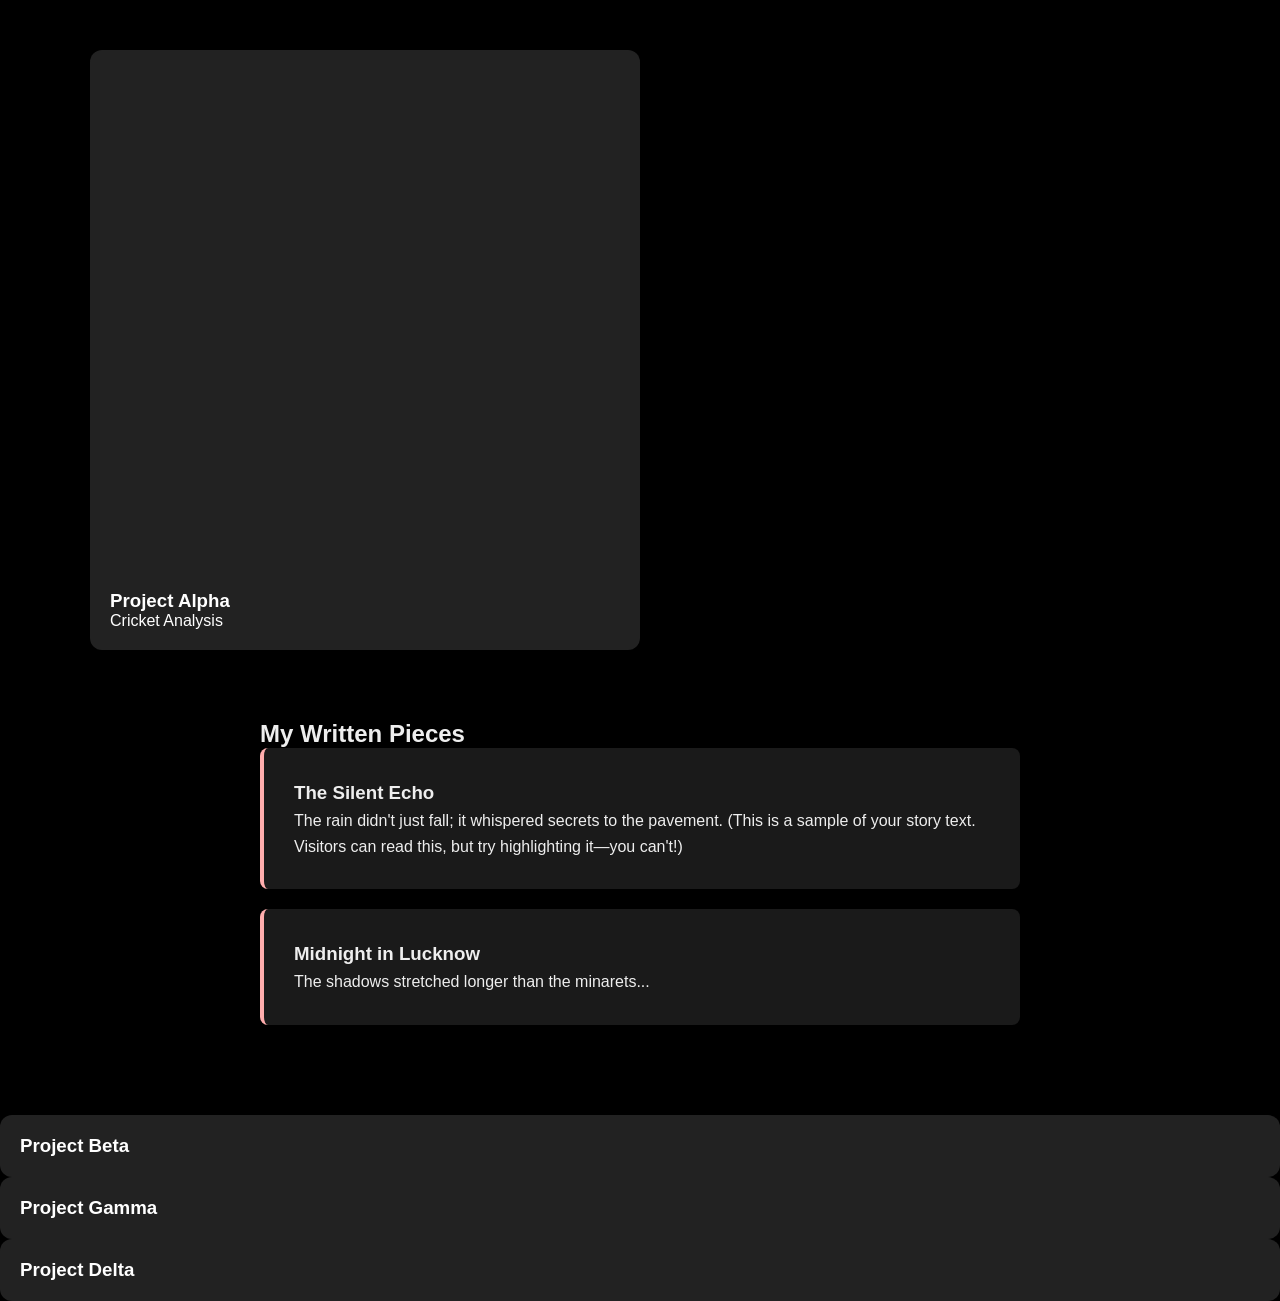
==== index.html @ c8b1238a "Commiting more workspace pages namely beta, gamma, deltA" ====
<!DOCTYPE html>
<html lang="en">
<head>
    <meta charset="UTF-8">
    <meta name="viewport" content="width=device-width, initial-scale=1.0">
    <title>Saad's Portfolio</title>
    <link rel="stylesheet" href="css/style.css">
</head>
<body>

    <div class="bento-container">
        <a href="projects/alpha.html" class="bento-item item-1">
            <video class="bg-video" autoplay muted loop playsinline>
                <source src="assets/videos/clear.mp4" type="video/mp4">
            </video>
            <div class="content">
                <h3>Project Alpha</h3>
                <p>Cricket Analysis</p>
            </div>
        </a>
        </div>

    <section class="writing-section">
        <h2>My Written Pieces</h2>
        
        <div class="story-card protected-text">
            <h3>The Silent Echo</h3>
            <p>
                The rain didn't just fall; it whispered secrets to the pavement. 
                (This is a sample of your story text. Visitors can read this, 
                but try highlighting it—you can't!)
            </p>
        </div>

        <div class="story-card protected-text">
            <h3>Midnight in Lucknow</h3>
            <p>
                The shadows stretched longer than the minarets...
            </p>
        </div>
    </section>


        <a href="projects/beta.html" class="bento-item item-2">
            <div class="content">
                <h3>Project Beta</h3>
            </div>
        </a>

        <a href="projects/gamma.html" class="bento-item item-3">
            <div class="content">
                <h3>Project Gamma</h3>
            </div>
        </a>

        <a href="projects/delta.html" class="bento-item item-4">
            <div class="content">
                <h3>Project Delta</h3>
            </div>
        </a>
    </div>

</body>
</html>
---- css/style.css ----
/* Reset default browser spacing */
* {
    margin: 0;
    padding: 0;
    box-sizing: border-box;
}

body {
    background-color: #000; /* Dark mode base */
    color: white;
    font-family: sans-serif;
}

/* The Grid Container - UPDATED */
.bento-container {
    display: grid;
    /* 1. Squeeze it: Restrict the width */
    max-width: 1100px; 
    width: 90%; /* Keeps it responsive on smaller screens */
    
    /* 2. Center it: Top/Bottom margin 50px, Left/Right auto */
    margin: 50px auto; 
    
    /* 3. Adjust Height: auto lets it grow if content grows, or stick to fixed */
    height: 600px; /* Fixed height keeps the bento look clean */
    
    grid-template-columns: 50% 20% 30%;
    grid-template-rows: 1fr 1fr;
    gap: 15px; /* Increased gap looks better when centered */
}

/* Common Item Styles */
.bento-item {
    position: relative;
    display: block; /* Makes link act like a box */
    overflow: hidden;
    text-decoration: none;
    color: white;
    background-color: #222; /* Fallback color */
    border-radius: 12px;
    transition: transform 0.3s ease; /* Smooth hover effect */
}

.bento-item:hover {
    transform: scale(0.98); /* Slight shrink on click/hover */
}

/* Grid Positioning */
.item-1 { grid-column: 1; grid-row: 1 / span 2; }
.item-2 { grid-column: 2; grid-row: 1 / span 2; }
.item-3 { grid-column: 3; grid-row: 1; }
.item-4 { grid-column: 3; grid-row: 2; }

/* Video Background Magic */
.bg-video {
    position: absolute;
    top: 0;
    left: 0;
    width: 100%;
    height: 100%;
    object-fit: cover; /* Ensures video covers the whole box */
    z-index: 1;
    opacity: 0.5; /* Dim video so text is readable */
}

/* Content Positioning */
.content {
    position: relative;
    z-index: 2; /* Sits on top of video */
    padding: 20px;
    height: 100%;
    display: flex;
    flex-direction: column;
    justify-content: flex-end; /* Pushes text to bottom */
}


/* The "Glass Case" - Prevents Text Selection */
.protected-text {
    -webkit-user-select: none; /* Safari */
    -moz-user-select: none; /* Firefox */
    -ms-user-select: none; /* IE10+/Edge */
    user-select: none; /* Standard */
    cursor: default; /* Keeps the mouse pointer from changing to a text bar */
}
/* Writer's Portfolio Styling */
.writing-section {
    max-width: 800px; /* Reading width should be narrower for comfort */
    margin: 50px auto; /* Center it below the bento */
    padding: 20px;
    color: #eee;
}

.story-card {
    background-color: #1a1a1a;
    padding: 30px;
    margin-bottom: 20px;
    border-radius: 8px;
    line-height: 1.6; /* Makes reading easier */
    border-left: 4px solid #ffadad; /* Adds a nice accent color */
}
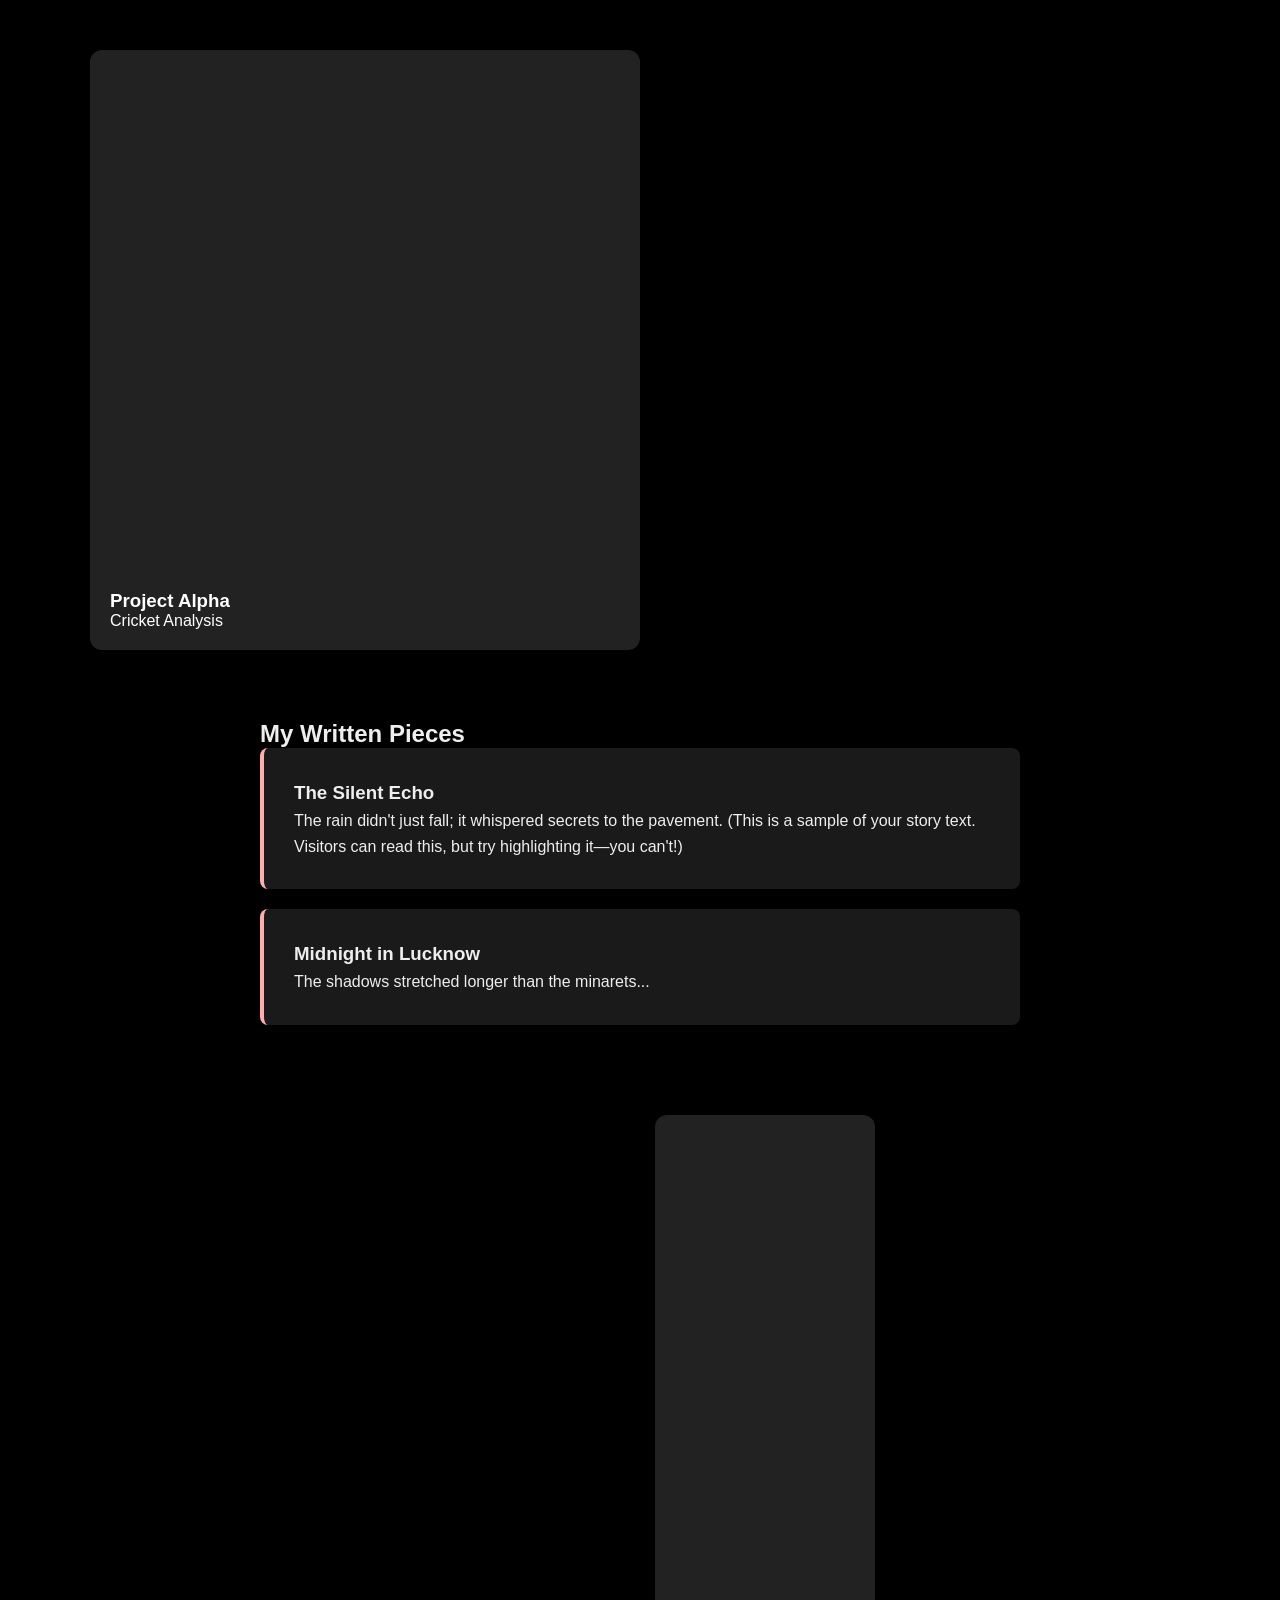
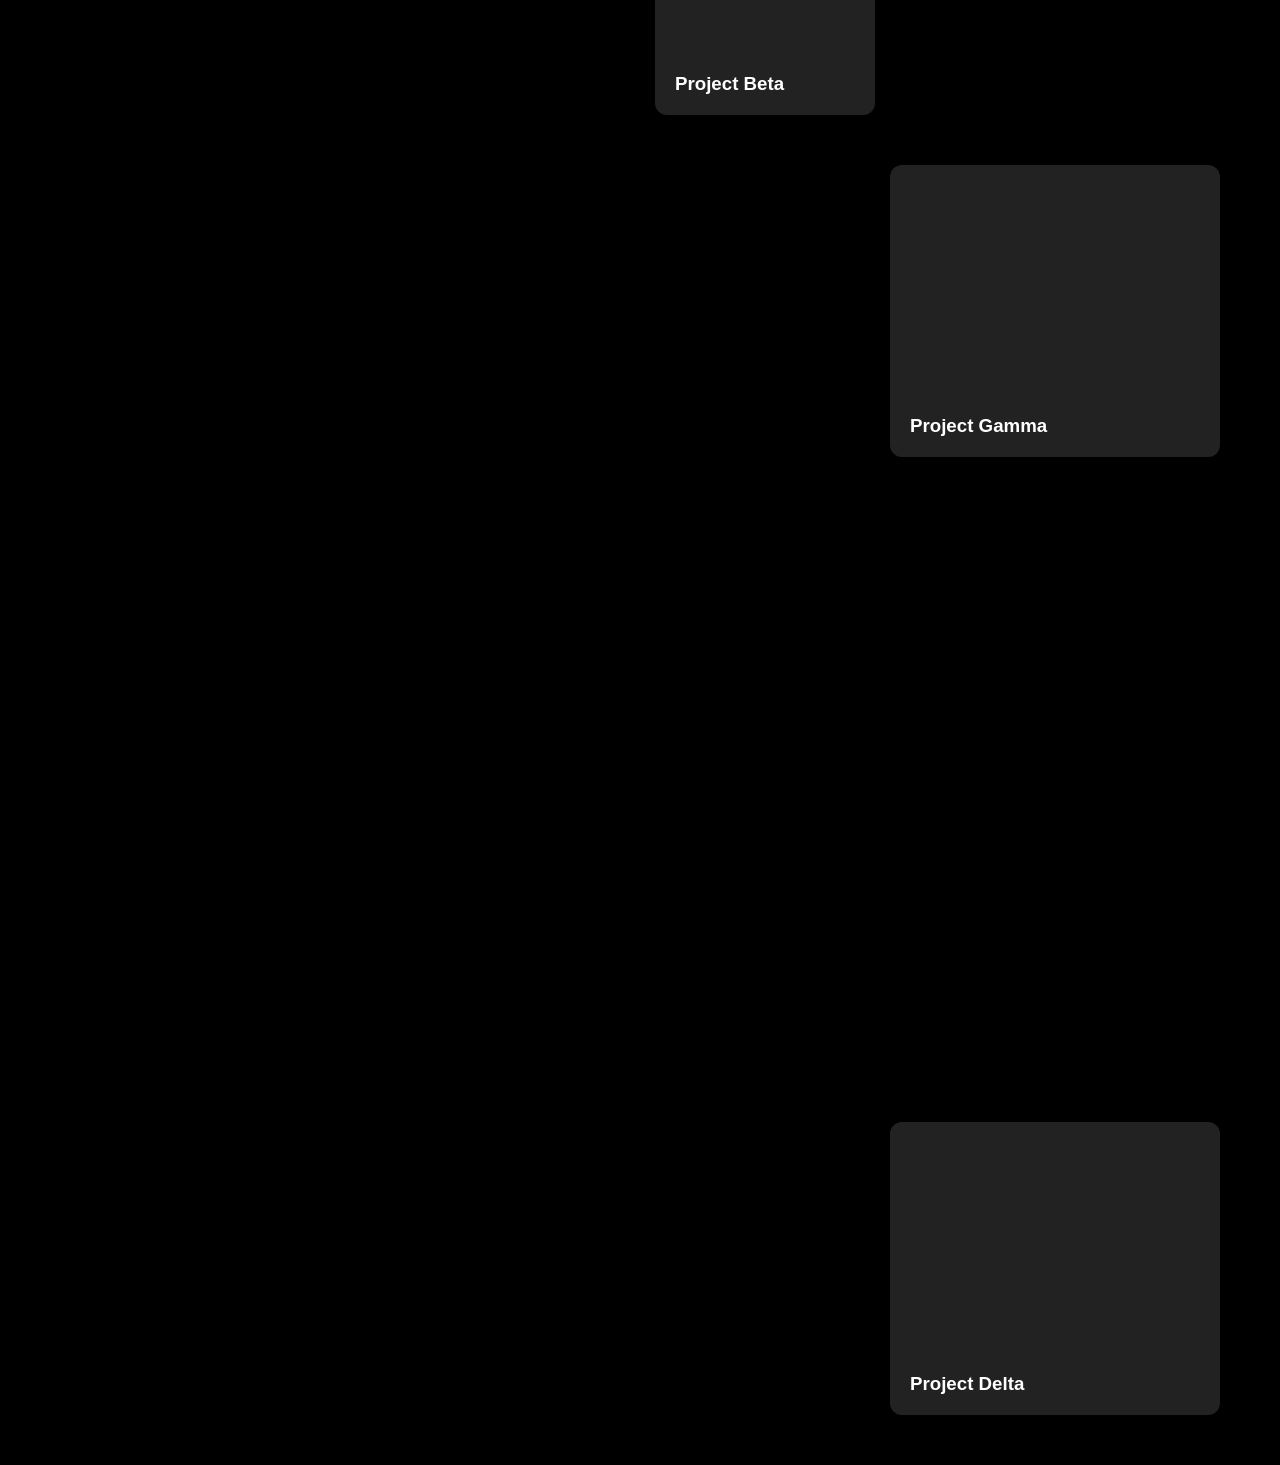
==== commit b6d39aa2: "Iterating confirmaton for nominal errors" ====
--- a/index.html
+++ b/index.html
@@ -40,25 +40,28 @@
         </div>
     </section>
 
-
+    <div class="bento-container">
         <a href="projects/beta.html" class="bento-item item-2">
             <div class="content">
                 <h3>Project Beta</h3>
             </div>
         </a>
-
+    </div>
+<div class="bento-container">
         <a href="projects/gamma.html" class="bento-item item-3">
             <div class="content">
                 <h3>Project Gamma</h3>
             </div>
         </a>
-
+    </div>
+    <div class="bento-container">
         <a href="projects/delta.html" class="bento-item item-4">
             <div class="content">
                 <h3>Project Delta</h3>
             </div>
         </a>
     </div>
+    </div>
 
 </body>
 </html>
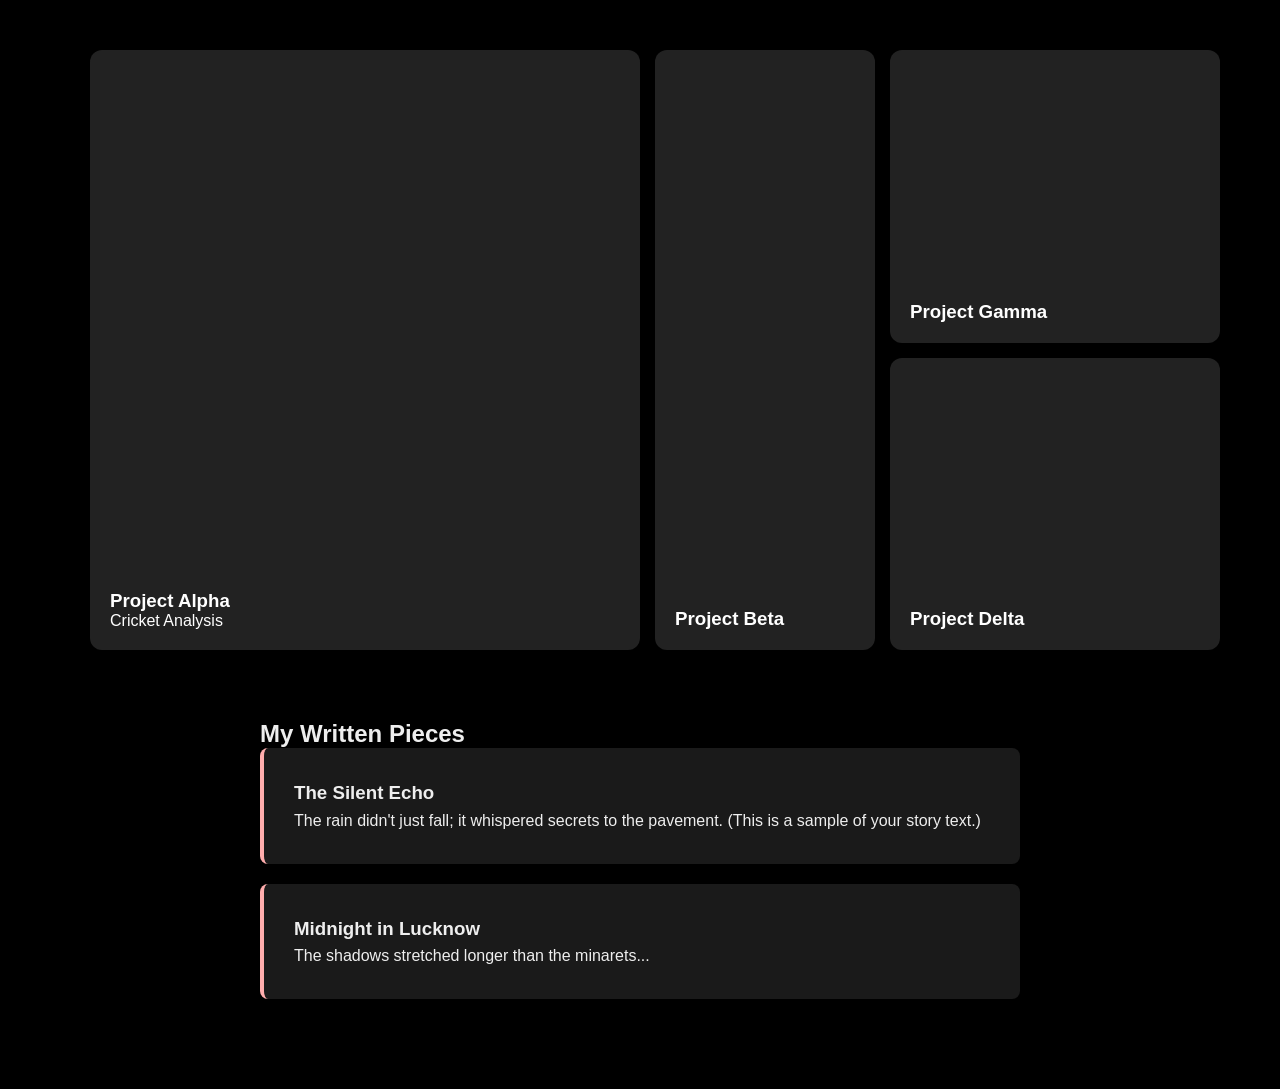
==== commit 23ce6c72: "attempt 2" ====
--- a/index.html
+++ b/index.html
@@ -9,6 +9,7 @@
 <body>
 
     <div class="bento-container">
+        
         <a href="projects/alpha.html" class="bento-item item-1">
             <video class="bg-video" autoplay muted loop playsinline>
                 <source src="assets/videos/clear.mp4" type="video/mp4">
@@ -18,8 +19,26 @@
                 <p>Cricket Analysis</p>
             </div>
         </a>
-        </div>
 
+        <a href="projects/beta.html" class="bento-item item-2">
+            <div class="content">
+                <h3>Project Beta</h3>
+            </div>
+        </a>
+
+        <a href="projects/gamma.html" class="bento-item item-3">
+            <div class="content">
+                <h3>Project Gamma</h3>
+            </div>
+        </a>
+
+        <a href="projects/delta.html" class="bento-item item-4">
+            <div class="content">
+                <h3>Project Delta</h3>
+            </div>
+        </a>
+
+    </div> 
     <section class="writing-section">
         <h2>My Written Pieces</h2>
         
@@ -27,8 +46,7 @@
             <h3>The Silent Echo</h3>
             <p>
                 The rain didn't just fall; it whispered secrets to the pavement. 
-                (This is a sample of your story text. Visitors can read this, 
-                but try highlighting it—you can't!)
+                (This is a sample of your story text.)
             </p>
         </div>
 
@@ -40,28 +58,5 @@
         </div>
     </section>
 
-    <div class="bento-container">
-        <a href="projects/beta.html" class="bento-item item-2">
-            <div class="content">
-                <h3>Project Beta</h3>
-            </div>
-        </a>
-    </div>
-<div class="bento-container">
-        <a href="projects/gamma.html" class="bento-item item-3">
-            <div class="content">
-                <h3>Project Gamma</h3>
-            </div>
-        </a>
-    </div>
-    <div class="bento-container">
-        <a href="projects/delta.html" class="bento-item item-4">
-            <div class="content">
-                <h3>Project Delta</h3>
-            </div>
-        </a>
-    </div>
-    </div>
-
 </body>
 </html>
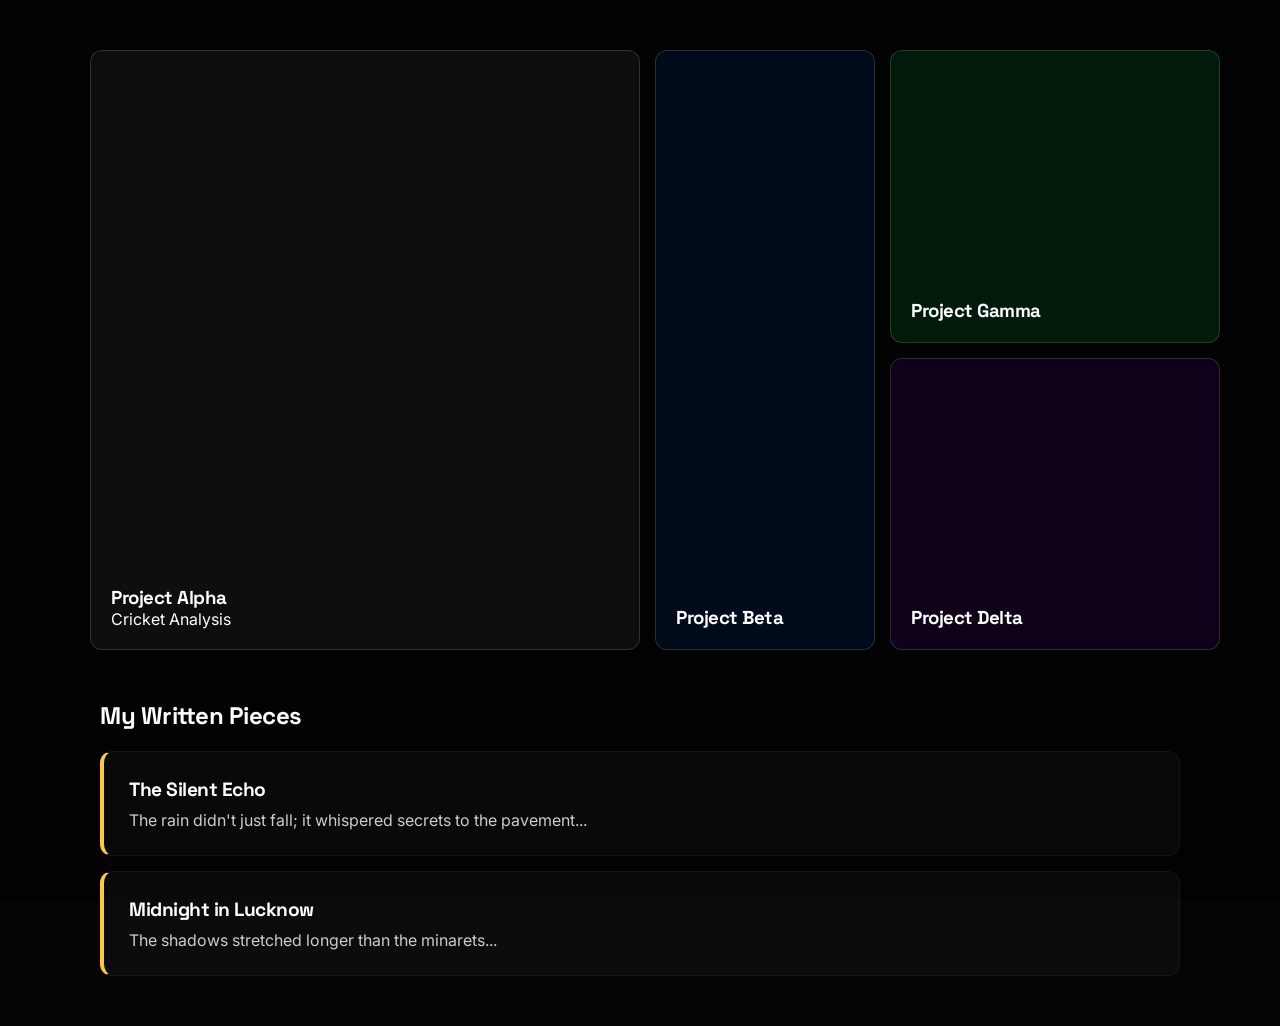
==== commit d05510d1: "Making the site story friendly" ====
--- a/index.html
+++ b/index.html
@@ -8,55 +8,82 @@
 </head>
 <body>
 
-    <div class="bento-container">
+    <video id="bg-video" autoplay muted loop playsinline>
+        <source src="assets/videos/clear.mp4" type="video/mp4">
+    </video>
+    <div class="video-overlay"></div> <div class="main-wrapper">
+
+        <div class="bento-container">
+            
+            <a href="projects/alpha.html" class="bento-item item-1">
+                <div class="content">
+                    <h3>Project Alpha</h3>
+                    <p>Cricket Analysis</p>
+                </div>
+            </a>
+
+            <a href="projects/beta.html" class="bento-item item-2">
+                <div class="content">
+                    <h3>Project Beta</h3>
+                </div>
+            </a>
+
+            <a href="projects/gamma.html" class="bento-item item-3">
+                <div class="content">
+                    <h3>Project Gamma</h3>
+                </div>
+            </a>
+
+            <a href="projects/delta.html" class="bento-item item-4">
+                <div class="content">
+                    <h3>Project Delta</h3>
+                </div>
+            </a>
+        </div> 
+
+        <section class="writing-section">
+            <h2 style="color: white; margin-bottom: 20px;">My Written Pieces</h2>
+            
+            <a href="sq/Stories/Wattpad/Benaam.html" class="story-card protected-text">
+                <div class="story-content">
+                    <h3>The Silent Echo</h3>
+                    <p>The rain didn't just fall; it whispered secrets to the pavement...</p>
+                </div>
+                <div class="read-more">Read Piece →</div>
+            </a>
+
+            <a href="sq/Quotes/NHIE.html" class="story-card protected-text">
+                <div class="story-content">
+                    <h3>Midnight in Lucknow</h3>
+                    <p>The shadows stretched longer than the minarets...</p>
+                </div>
+                <div class="read-more">Read Piece →</div>
+            </a>
+        </section>
+
+    </div>
+
+    <script>
+        // List your video files here
+        const videos = [
+            "assets/videos/clear.mp4",
+            "assets/videos/video2.mp4", // Add your second video here
+            "assets/videos/video3.mp4"  // Add your third video here
+        ];
+
+        let currentVideo = 0;
+        const videoElement = document.getElementById('bg-video');
+
+        // When one video ends, play the next one
+        videoElement.addEventListener('ended', () => {
+            currentVideo = (currentVideo + 1) % videos.length; // Loop back to start
+            videoElement.src = videos[currentVideo];
+            videoElement.play();
+        });
         
-        <a href="projects/alpha.html" class="bento-item item-1">
-            <video class="bg-video" autoplay muted loop playsinline>
-                <source src="assets/videos/clear.mp4" type="video/mp4">
-            </video>
-            <div class="content">
-                <h3>Project Alpha</h3>
-                <p>Cricket Analysis</p>
-            </div>
-        </a>
-
-        <a href="projects/beta.html" class="bento-item item-2">
-            <div class="content">
-                <h3>Project Beta</h3>
-            </div>
-        </a>
-
-        <a href="projects/gamma.html" class="bento-item item-3">
-            <div class="content">
-                <h3>Project Gamma</h3>
-            </div>
-        </a>
-
-        <a href="projects/delta.html" class="bento-item item-4">
-            <div class="content">
-                <h3>Project Delta</h3>
-            </div>
-        </a>
-
-    </div> 
-    <section class="writing-section">
-        <h2>My Written Pieces</h2>
-        
-        <div class="story-card protected-text">
-            <h3>The Silent Echo</h3>
-            <p>
-                The rain didn't just fall; it whispered secrets to the pavement. 
-                (This is a sample of your story text.)
-            </p>
-        </div>
-
-        <div class="story-card protected-text">
-            <h3>Midnight in Lucknow</h3>
-            <p>
-                The shadows stretched longer than the minarets...
-            </p>
-        </div>
-    </section>
+        // Note: Since 'loop' is on in HTML, it will loop the SAME video. 
+        // If you want to cycle different videos, remove the 'loop' attribute in HTML above.
+    </script>
 
 </body>
 </html>
--- a/css/style.css
+++ b/css/style.css
@@ -1,3 +1,4 @@
+@import url('https://fonts.googleapis.com/css2?family=Inter:wght@400;600&family=Space+Grotesk:wght@500;700&display=swap');
 /* Reset default browser spacing */
 * {
     margin: 0;
@@ -6,9 +7,13 @@
 }
 
 body {
-    background-color: #000; /* Dark mode base */
-    color: white;
-    font-family: sans-serif;
+    background-color: #050505; /* Dark mode base */
+    color: #ffffff;
+    font-family: 'Inter' , sans-serif;
+}
+h1, h2, h3 {
+    font-family: 'Space Grotesk', sans-serif; /* Bold headers */
+    letter-spacing: -0.5px; /* Tighter letters look more professional */
 }
 
 /* The Grid Container - UPDATED */
@@ -29,22 +34,57 @@
     gap: 15px; /* Increased gap looks better when centered */
 }
 
-/* Common Item Styles */
+/* UPDATED: Glass Base Style for All Items */
+
 .bento-item {
     position: relative;
-    display: block; /* Makes link act like a box */
+    display: block;
     overflow: hidden;
     text-decoration: none;
     color: white;
-    background-color: #222; /* Fallback color */
+    
+    /* THE NEW GLASS EFFECT */
+    background: rgba(255, 255, 255, 0.05); /* Extremely clear glass */
+    backdrop-filter: blur(8px); /* Blurs the video behind the box */
+    border: 1px solid rgba(255, 255, 255, 0.15); /* Thin frost border */
     border-radius: 12px;
-    transition: transform 0.3s ease; /* Smooth hover effect */
-}
-
+    
+    /* Animation & Layout */
+    transition: all 0.4s cubic-bezier(0.175, 0.885, 0.32, 1.275);
+}
+
+/* Departmental Colors (The "Calculated" part) */
+/* Item 1 (Alpha/Red) is handled by the video, so we leave it */
+
+/* UPDATED: Faint Tints (Letting the video show through) */
+
+/* Item 1 is handled by its own content or defaults to the clear glass above */
+
+.item-2 { 
+    background: rgba(0, 100, 255, 0.1); /* Faint Blue Tint */
+}
+
+.item-3 { 
+    background: rgba(0, 255, 100, 0.1); /* Faint Green Tint */
+}
+
+.item-4 { 
+    background: rgba(150, 0, 255, 0.1); /* Faint Purple Tint */
+}
+
+
+/* Hover and Click Effects */
+/* The Interaction */
 .bento-item:hover {
-    transform: scale(0.98); /* Slight shrink on click/hover */
-}
-
+    transform: scale(1.02) translateY(-5px); /* Grows and floats up */
+    border-color: rgba(255, 255, 255, 0.4); /* Border gets brighter */
+    box-shadow: 0 10px 30px -10px rgba(0, 0, 0, 0.5); /* Adds a deep shadow */
+}
+
+/* Specific Glows on Hover */
+.item-2:hover { box-shadow: 0 10px 30px -10px rgba(0, 100, 255, 0.3); } /* Blue Glow */
+.item-3:hover { box-shadow: 0 10px 30px -10px rgba(0, 255, 100, 0.3); } /* Green Glow */
+.item-4:hover { box-shadow: 0 10px 30px -10px rgba(150, 0, 255, 0.3); } /* Purple Glow */
 /* Grid Positioning */
 .item-1 { grid-column: 1; grid-row: 1 / span 2; }
 .item-2 { grid-column: 2; grid-row: 1 / span 2; }
@@ -52,16 +92,31 @@
 .item-4 { grid-column: 3; grid-row: 2; }
 
 /* Video Background Magic */
-.bg-video {
-    position: absolute;
+/* --- FULL PAGE VIDEO BACKGROUND --- */
+#bg-video {
+    position: fixed; /* Sticks to the screen */
+    right: 0;
+    bottom: 0;
+    min-width: 100%;
+    min-height: 100%;
+    z-index: -2; /* Puts it way back */
+    object-fit: cover; /* Ensures no black bars */
+}
+
+/* Optional: Dark Overlay so text is readable on bright videos */
+.video-overlay {
+    position: fixed;
     top: 0;
     left: 0;
     width: 100%;
     height: 100%;
-    object-fit: cover; /* Ensures video covers the whole box */
-    z-index: 1;
-    opacity: 0.5; /* Dim video so text is readable */
-}
+    background: rgba(0, 0, 0, 0.6); /* Adjust 0.6 to make it darker/lighter */
+    z-index: -1;
+}
+
+/* --- TRANSPARENT BENTO ITEMS --- */
+/* We update this so the video shines through the boxes */
+
 
 /* Content Positioning */
 .content {
@@ -90,12 +145,61 @@
     padding: 20px;
     color: #eee;
 }
+/* --- Writer's Section Styling --- */
+
+.writing-section {
+    max-width: 1100px; /* Matches the bento grid width */
+    margin: 50px auto;
+    padding: 0 10px; /* Aligns with grid padding */
+}
 
 .story-card {
-    background-color: #1a1a1a;
-    padding: 30px;
-    margin-bottom: 20px;
-    border-radius: 8px;
-    line-height: 1.6; /* Makes reading easier */
-    border-left: 4px solid #ffadad; /* Adds a nice accent color */
+    /* Layout */
+    display: flex;
+    justify-content: space-between; /* Pushes "Read More" to the right */
+    align-items: center;
+    margin-bottom: 15px;
+    padding: 25px;
+    
+    /* The "Writer's Glass" Look */
+    background: rgba(255, 255, 255, 0.03); /* Slightly darker than projects */
+    border: 1px solid rgba(255, 255, 255, 0.05);
+    border-radius: 12px;
+    backdrop-filter: blur(10px);
+    
+    /* Text Styles */
+    color: #ccc; /* Softer text for reading */
+    text-decoration: none;
+    
+    /* Animation setup */
+    transition: all 0.3s ease;
+    border-left: 4px solid #ffca3a; /* Gold Accent for Writing */
+}
+
+.story-card h3 {
+    color: white;
+    margin-bottom: 8px;
+    font-size: 1.2rem;
+}
+
+.read-more {
+    font-size: 0.9rem;
+    color: #ffca3a; /* Match the accent */
+    font-weight: 600;
+    opacity: 0; /* Hidden by default */
+    transform: translateX(-10px);
+    transition: all 0.3s ease;
+}
+
+/* --- The Hover Interaction --- */
+
+.story-card:hover {
+    background: linear-gradient(90deg, rgba(30, 30, 30, 0.9), rgba(255, 202, 58, 0.05));
+    transform: translateX(5px); /* Slides slightly to the right */
+    border-color: rgba(255, 202, 58, 0.3);
+}
+
+.story-card:hover .read-more {
+    opacity: 1; /* Show the arrow */
+    transform: translateX(0); /* Slide it into place */
 }
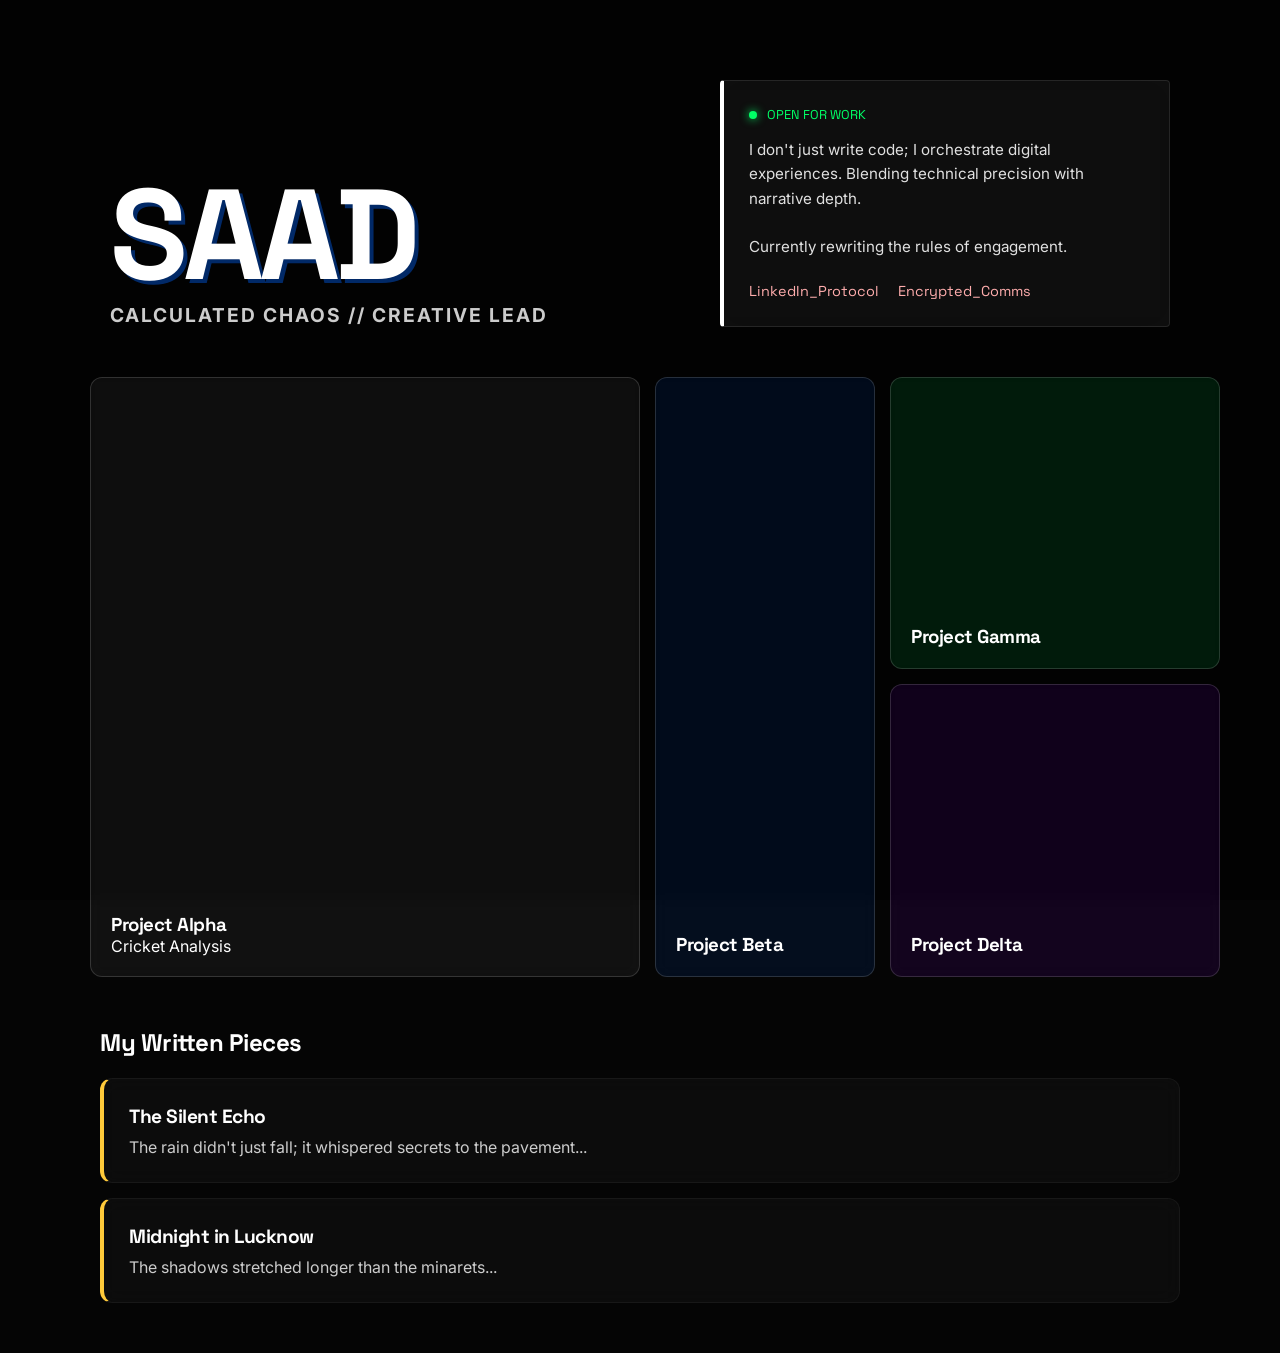
==== commit 0c6c59fe: "Proof that Saad really did BCA" ====
--- a/index.html
+++ b/index.html
@@ -12,7 +12,32 @@
         <source src="assets/videos/clear.mp4" type="video/mp4">
     </video>
     <div class="video-overlay"></div> <div class="main-wrapper">
+<header class="hero-section">
+    
+    <div class="title-block">
+        <h1 class="glitch-text" data-text="SAAD">SAAD</h1>
+        <h2 class="role-text">Calculated Chaos // Creative Lead</h2>
+    </div>
 
+    <div class="about-dossier protected-text">
+        <div class="dossier-header">
+            <span class="status-dot"></span>
+            <span class="status-text">OPEN FOR WORK</span>
+        </div>
+        <p>
+            I don't just write code; I orchestrate digital experiences. 
+            Blending technical precision with narrative depth. 
+            <br><br>
+            Currently rewriting the rules of engagement.
+        </p>
+        
+        <div class="dossier-links">
+            <a href="https://www.linkedin.com/in/saad-malick-43734b263/" target="_blank">LinkedIn_Protocol</a>
+            <a href="mailto: saadmalick51@gmail.com">Encrypted_Comms</a>
+        </div>
+    </div>
+
+</header>
         <div class="bento-container">
             
             <a href="projects/alpha.html" class="bento-item item-1">
--- a/css/style.css
+++ b/css/style.css
@@ -16,6 +16,111 @@
     letter-spacing: -0.5px; /* Tighter letters look more professional */
 }
 
+/* --- HERO SECTION LAYOUT --- */
+.hero-section {
+    max-width: 1100px;
+    margin: 80px auto 40px auto; /* Spacing from top */
+    padding: 0 20px;
+    display: flex;
+    justify-content: space-between; /* Pushes Title left, Bio right */
+    align-items: flex-end; /* Aligns them at the bottom */
+    flex-wrap: wrap; /* Wraps on mobile */
+    gap: 40px;
+}
+
+/* --- THE TITLE (Massive) --- */
+.title-block h1 {
+    font-family: 'Space Grotesk', sans-serif;
+    font-size: 8rem; /* HUGE text */
+    line-height: 0.9;
+    font-weight: 700;
+    color: white;
+    text-transform: uppercase;
+    letter-spacing: -5px;
+    margin: 0;
+    
+    /* The "Glitch" Shadow effect */
+    text-shadow: 4px 4px 0px rgba(0, 100, 255, 0.4); 
+}
+
+.role-text {
+    font-family: 'Inter', sans-serif;
+    font-size: 1.2rem;
+    letter-spacing: 2px;
+    color: #ccc;
+    text-transform: uppercase;
+    margin-top: 10px;
+}
+
+/* --- THE ABOUT DOSSIER (LinkedIn but Cool) --- */
+.about-dossier {
+    flex: 1; /* Takes available space */
+    min-width: 300px; /* Won't get too squished */
+    max-width: 450px;
+    
+    /* Glass Effect */
+    background: rgba(255, 255, 255, 0.05);
+    backdrop-filter: blur(15px);
+    border: 1px solid rgba(255, 255, 255, 0.1);
+    border-left: 4px solid #ffffff; /* Stark white accent */
+    padding: 25px;
+    border-radius: 4px; /* Sharper corners for a "technical" feel */
+}
+
+.dossier-header {
+    display: flex;
+    align-items: center;
+    gap: 10px;
+    margin-bottom: 15px;
+    font-size: 0.8rem;
+    font-family: 'Space Grotesk', sans-serif;
+    color: #00ff66; /* Matrix Green for status */
+}
+
+.status-dot {
+    width: 8px;
+    height: 8px;
+    background-color: #00ff66;
+    border-radius: 50%;
+    box-shadow: 0 0 10px #00ff66; /* Glowing dot */
+}
+
+.about-dossier p {
+    font-size: 0.95rem;
+    line-height: 1.6;
+    color: #e0e0e0;
+    margin-bottom: 20px;
+}
+
+/* Links that look like terminal commands */
+.dossier-links a {
+    display: inline-block;
+    margin-right: 15px;
+    font-family: 'Space Grotesk', sans-serif;
+    font-size: 0.9rem;
+    color: #ffadad; /* Uses your Alpha Red */
+    text-decoration: none;
+    border-bottom: 1px solid transparent;
+    transition: all 0.3s ease;
+}
+
+.dossier-links a:hover {
+    border-bottom: 1px solid #ffadad;
+    letter-spacing: 1px; /* Expands on hover */
+}
+
+/* --- MOBILE TWEAK --- */
+@media (max-width: 768px) {
+    .hero-section {
+        flex-direction: column; /* Stack them on phone */
+        align-items: flex-start;
+        margin-top: 40px;
+    }
+    .title-block h1 {
+        font-size: 5rem; /* Smaller on phone */
+    }
+}
+
 /* The Grid Container - UPDATED */
 .bento-container {
     display: grid;
@@ -52,7 +157,7 @@
     /* Animation & Layout */
     transition: all 0.4s cubic-bezier(0.175, 0.885, 0.32, 1.275);
 }
-
+ 
 /* Departmental Colors (The "Calculated" part) */
 /* Item 1 (Alpha/Red) is handled by the video, so we leave it */
 
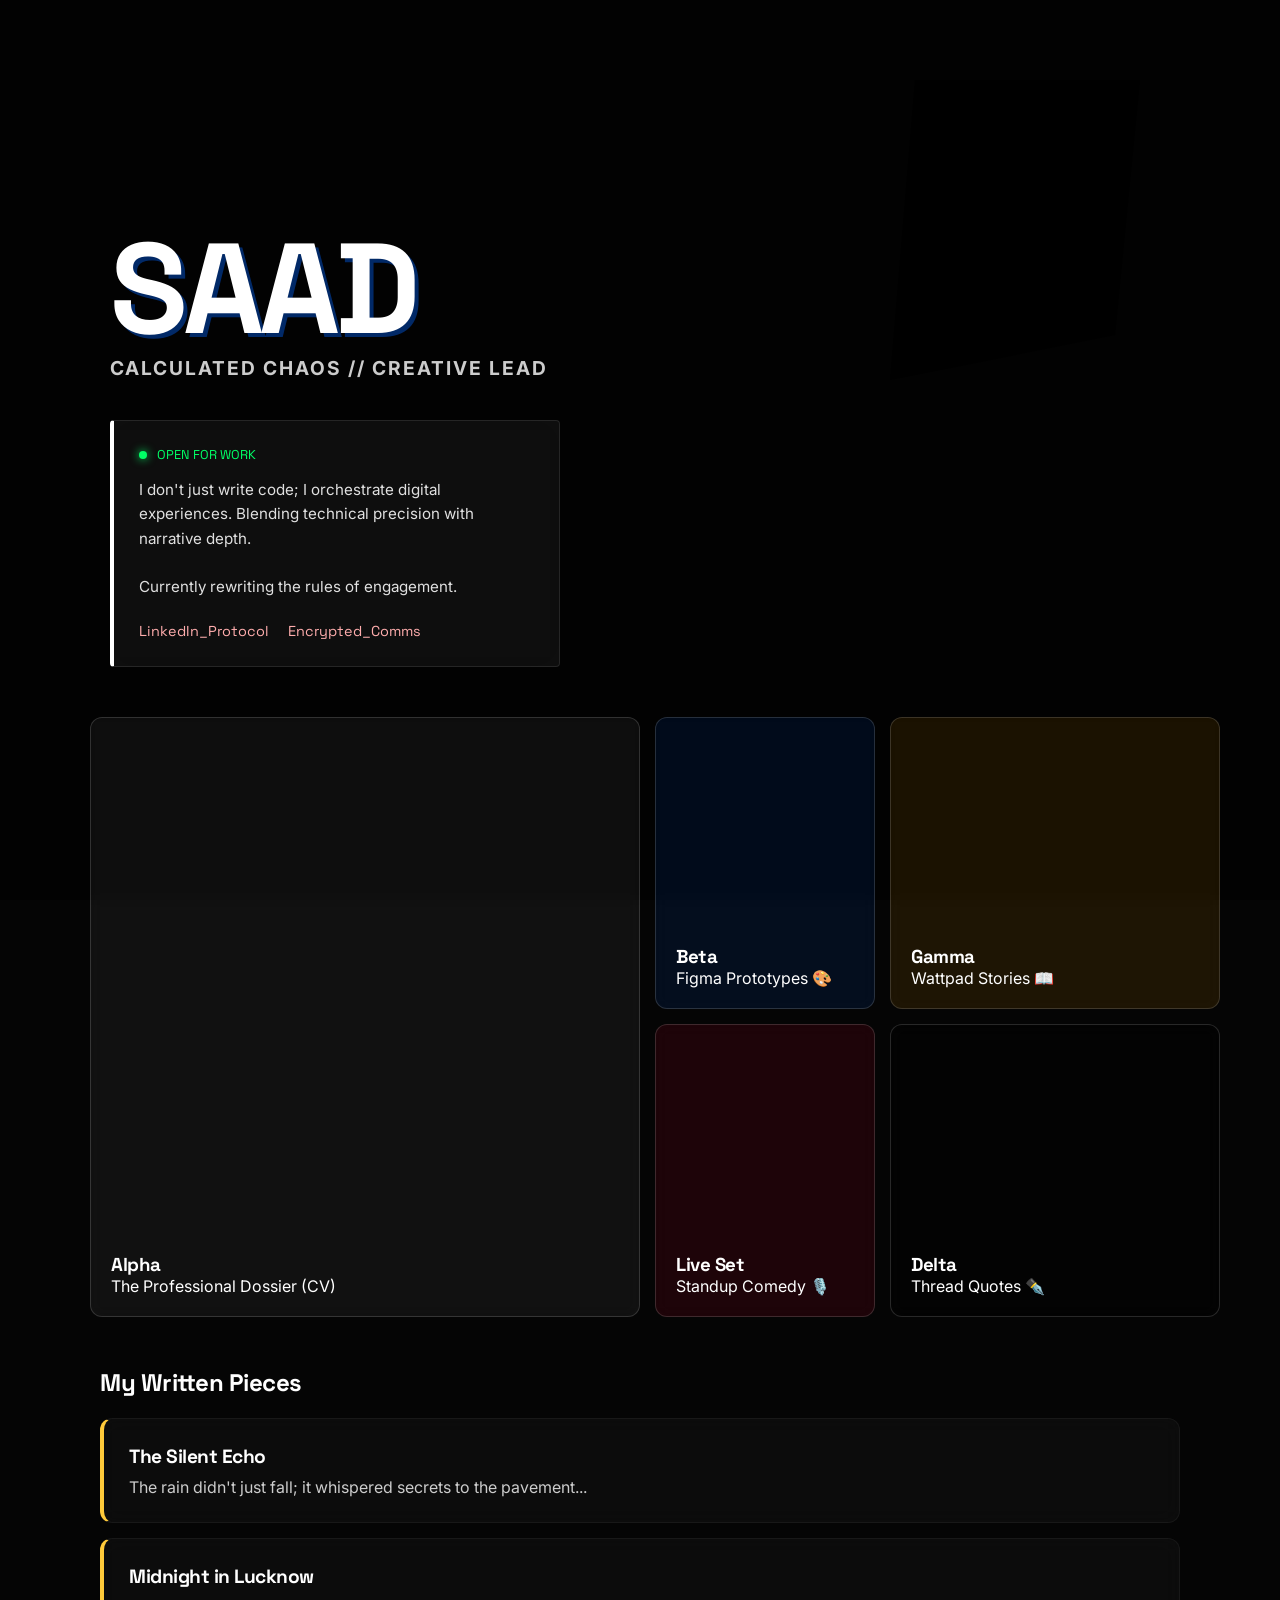
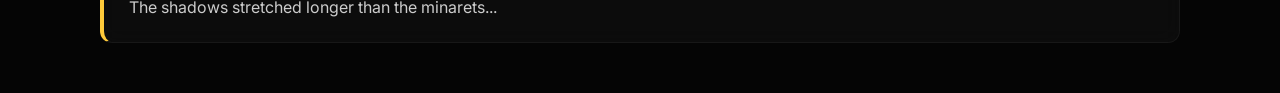
==== commit 0674ccfb: "All pages A,B,G,D,C have a real purpose now" ====
--- a/index.html
+++ b/index.html
@@ -18,7 +18,23 @@
         <h1 class="glitch-text" data-text="SAAD">SAAD</h1>
         <h2 class="role-text">Calculated Chaos // Creative Lead</h2>
     </div>
+<div class="funk-portrait-container">
+    <div class="glitch-wrapper">
+        <video class="intro-video" muted loop playsinline id="introVid">
+            <source src="assets/videos/clear.mp4" type="video/mp4"> </video>
+        
+        <div class="static-image" style="background-image: url('assets/images/placeholder-profile.jpg');"></div>
+    </div>
+</div>
 
+<script>
+    // Simple script to play video on hover
+    const portrait = document.querySelector('.funk-portrait-container');
+    const introVid = document.getElementById('introVid');
+
+    portrait.addEventListener('mouseenter', () => introVid.play());
+    portrait.addEventListener('mouseleave', () => introVid.pause());
+</script>
     <div class="about-dossier protected-text">
         <div class="dossier-header">
             <span class="status-dot"></span>
@@ -38,34 +54,44 @@
     </div>
 
 </header>
-        <div class="bento-container">
-            
-            <a href="projects/alpha.html" class="bento-item item-1">
-                <div class="content">
-                    <h3>Project Alpha</h3>
-                    <p>Cricket Analysis</p>
-                </div>
-            </a>
+       <div class="bento-container">
+    
+    <a href="projects/alpha.html" class="bento-item item-1">
+        <div class="content">
+            <h3>Alpha</h3>
+            <p>The Professional Dossier (CV)</p>
+        </div>
+    </a>
 
-            <a href="projects/beta.html" class="bento-item item-2">
-                <div class="content">
-                    <h3>Project Beta</h3>
-                </div>
-            </a>
+    <a href="projects/beta.html" class="bento-item item-2">
+        <div class="content">
+            <h3>Beta</h3>
+            <p>Figma Prototypes 🎨</p>
+        </div>
+    </a>
 
-            <a href="projects/gamma.html" class="bento-item item-3">
-                <div class="content">
-                    <h3>Project Gamma</h3>
-                </div>
-            </a>
+    <a href="projects/comedy.html" class="bento-item item-5">
+        <div class="content">
+            <h3>Live Set</h3>
+            <p>Standup Comedy 🎙️</p>
+        </div>
+    </a>
 
-            <a href="projects/delta.html" class="bento-item item-4">
-                <div class="content">
-                    <h3>Project Delta</h3>
-                </div>
-            </a>
-        </div> 
+    <a href="projects/gamma.html" class="bento-item item-3">
+        <div class="content">
+            <h3>Gamma</h3>
+            <p>Wattpad Stories 📖</p>
+        </div>
+    </a>
 
+    <a href="projects/delta.html" class="bento-item item-4">
+        <div class="content">
+            <h3>Delta</h3>
+            <p>Thread Quotes ✒️</p>
+        </div>
+    </a>
+
+</div>
         <section class="writing-section">
             <h2 style="color: white; margin-bottom: 20px;">My Written Pieces</h2>
             
--- a/css/style.css
+++ b/css/style.css
@@ -14,6 +14,62 @@
 h1, h2, h3 {
     font-family: 'Space Grotesk', sans-serif; /* Bold headers */
     letter-spacing: -0.5px; /* Tighter letters look more professional */
+}
+
+/* --- THE FUNK PORTRAIT --- */
+.funk-portrait-container {
+    position: relative;
+    width: 250px;
+    height: 300px;
+    margin: 0 30px; /* Space between title and bio */
+    
+    /* THE GUESS: A jagged, aggressive shard shape */
+    clip-path: polygon(10% 0, 100% 0, 90% 85%, 0% 100%);
+    
+    background: #000;
+    transition: transform 0.3s ease;
+    cursor: pointer;
+}
+
+.funk-portrait-container:hover {
+    transform: scale(1.05) rotate(2deg); /* Tilted pop */
+}
+
+.glitch-wrapper {
+    position: relative;
+    width: 100%;
+    height: 100%;
+    overflow: hidden;
+}
+
+.intro-video {
+    width: 100%;
+    height: 100%;
+    object-fit: cover;
+    position: absolute;
+    top: 0;
+    left: 0;
+    z-index: 1; /* Behind image */
+    filter: contrast(1.2) saturate(0); /* Black & white video feels cooler */
+}
+
+.static-image {
+    width: 100%;
+    height: 100%;
+    position: absolute;
+    top: 0;
+    left: 0;
+    background-size: cover;
+    background-position: center;
+    z-index: 2; /* On top */
+    
+    /* The Reveal Animation */
+    transition: opacity 0.4s ease-in-out;
+}
+
+/* Hover Effect: Image vanishes to reveal video */
+.funk-portrait-container:hover .static-image {
+    opacity: 0; 
 }
 
 /* --- HERO SECTION LAYOUT --- */
@@ -190,12 +246,44 @@
 .item-2:hover { box-shadow: 0 10px 30px -10px rgba(0, 100, 255, 0.3); } /* Blue Glow */
 .item-3:hover { box-shadow: 0 10px 30px -10px rgba(0, 255, 100, 0.3); } /* Green Glow */
 .item-4:hover { box-shadow: 0 10px 30px -10px rgba(150, 0, 255, 0.3); } /* Purple Glow */
-/* Grid Positioning */
-.item-1 { grid-column: 1; grid-row: 1 / span 2; }
-.item-2 { grid-column: 2; grid-row: 1 / span 2; }
-.item-3 { grid-column: 3; grid-row: 1; }
-.item-4 { grid-column: 3; grid-row: 2; }
-
+/* --- UPDATED GRID POSITIONING (5 Items) --- */
+
+/* Item 1: Big Left (Unchanged) */
+.item-1 { 
+    grid-column: 1; 
+    grid-row: 1 / span 2; 
+}
+
+/* Item 2: Top Middle (Figma) */
+.item-2 { 
+    grid-column: 2; 
+    grid-row: 1; /* Now only takes top half */
+    background: rgba(0, 100, 255, 0.1); /* Blue tint */
+}
+
+/* Item 5: Bottom Middle (Comedy) - NEW */
+.item-5 { 
+    grid-column: 2; 
+    grid-row: 2; /* Takes bottom half */
+    background: rgba(255, 0, 50, 0.1); /* Red tint for the mic */
+}
+
+/* Item 3: Top Right (Wattpad) */
+.item-3 { 
+    grid-column: 3; 
+    grid-row: 1; 
+    background: rgba(255, 165, 0, 0.1); /* Orange tint */
+}
+
+/* Item 4: Bottom Right (Threads) */
+.item-4 { 
+    grid-column: 3; 
+    grid-row: 2; 
+    background: rgba(0, 0, 0, 0.3); /* Dark tint */
+}
+
+/* Add Hover Glow for Item 5 */
+.item-5:hover { box-shadow: 0 10px 30px -10px rgba(255, 0, 50, 0.4); }
 /* Video Background Magic */
 /* --- FULL PAGE VIDEO BACKGROUND --- */
 #bg-video {
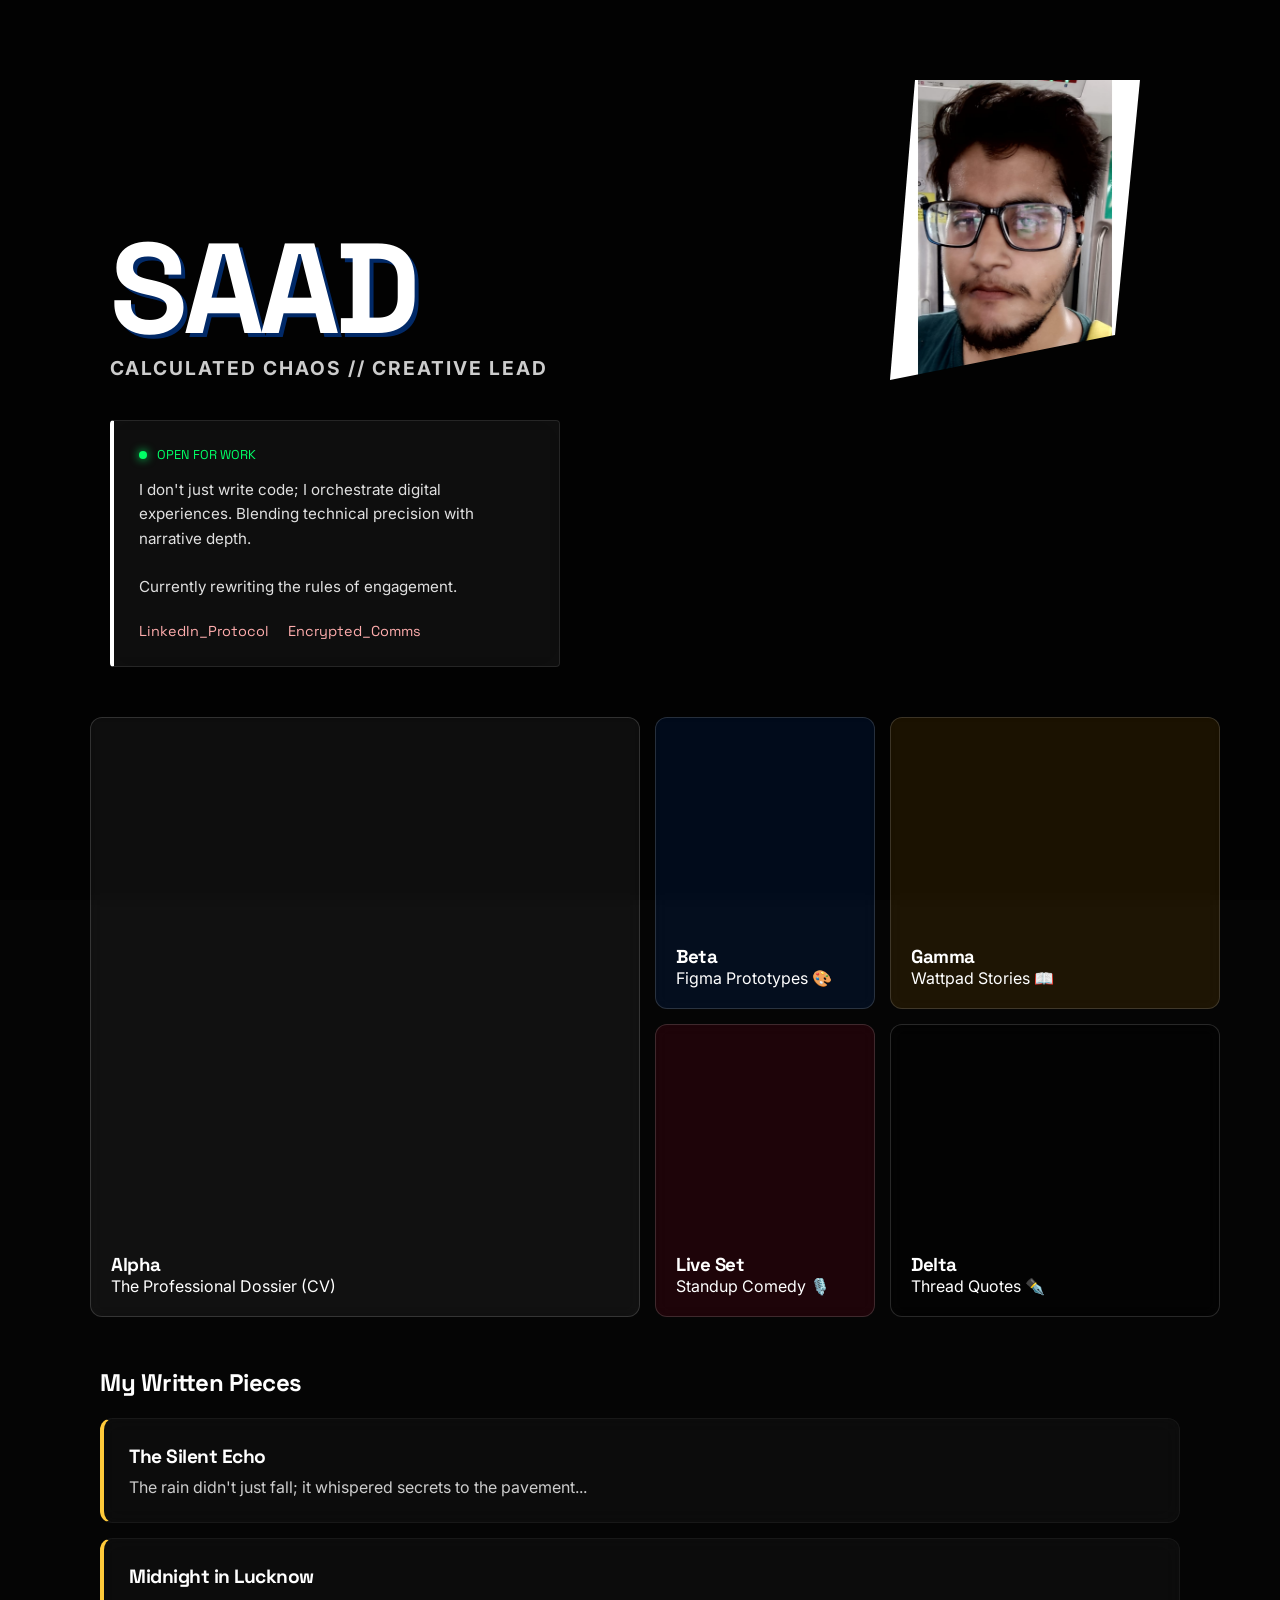
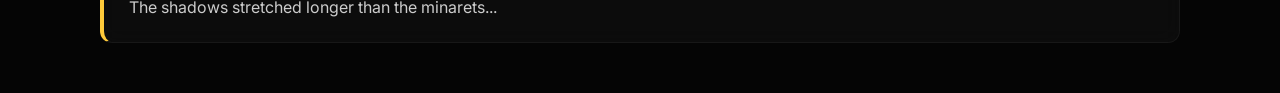
==== commit 0ced53b6: "The Image Fixature" ====
--- a/index.html
+++ b/index.html
@@ -9,7 +9,7 @@
 <body>
 
     <video id="bg-video" autoplay muted loop playsinline>
-        <source src="assets/videos/clear.mp4" type="video/mp4">
+        <source src="assets/videosbg/clear.mp4" type="video/mp4">
     </video>
     <div class="video-overlay"></div> <div class="main-wrapper">
 <header class="hero-section">
@@ -21,9 +21,9 @@
 <div class="funk-portrait-container">
     <div class="glitch-wrapper">
         <video class="intro-video" muted loop playsinline id="introVid">
-            <source src="assets/videos/clear.mp4" type="video/mp4"> </video>
+            <source src="assets/videosbg/clear.mp4" type="video/mp4"> </video>
         
-        <div class="static-image" style="background-image: url('assets/images/placeholder-profile.jpg');"></div>
+        <div class="static-image" style="background-image: url('assets/Images/Other-Images/notionpfp.jpg');"></div>
     </div>
 </div>
 
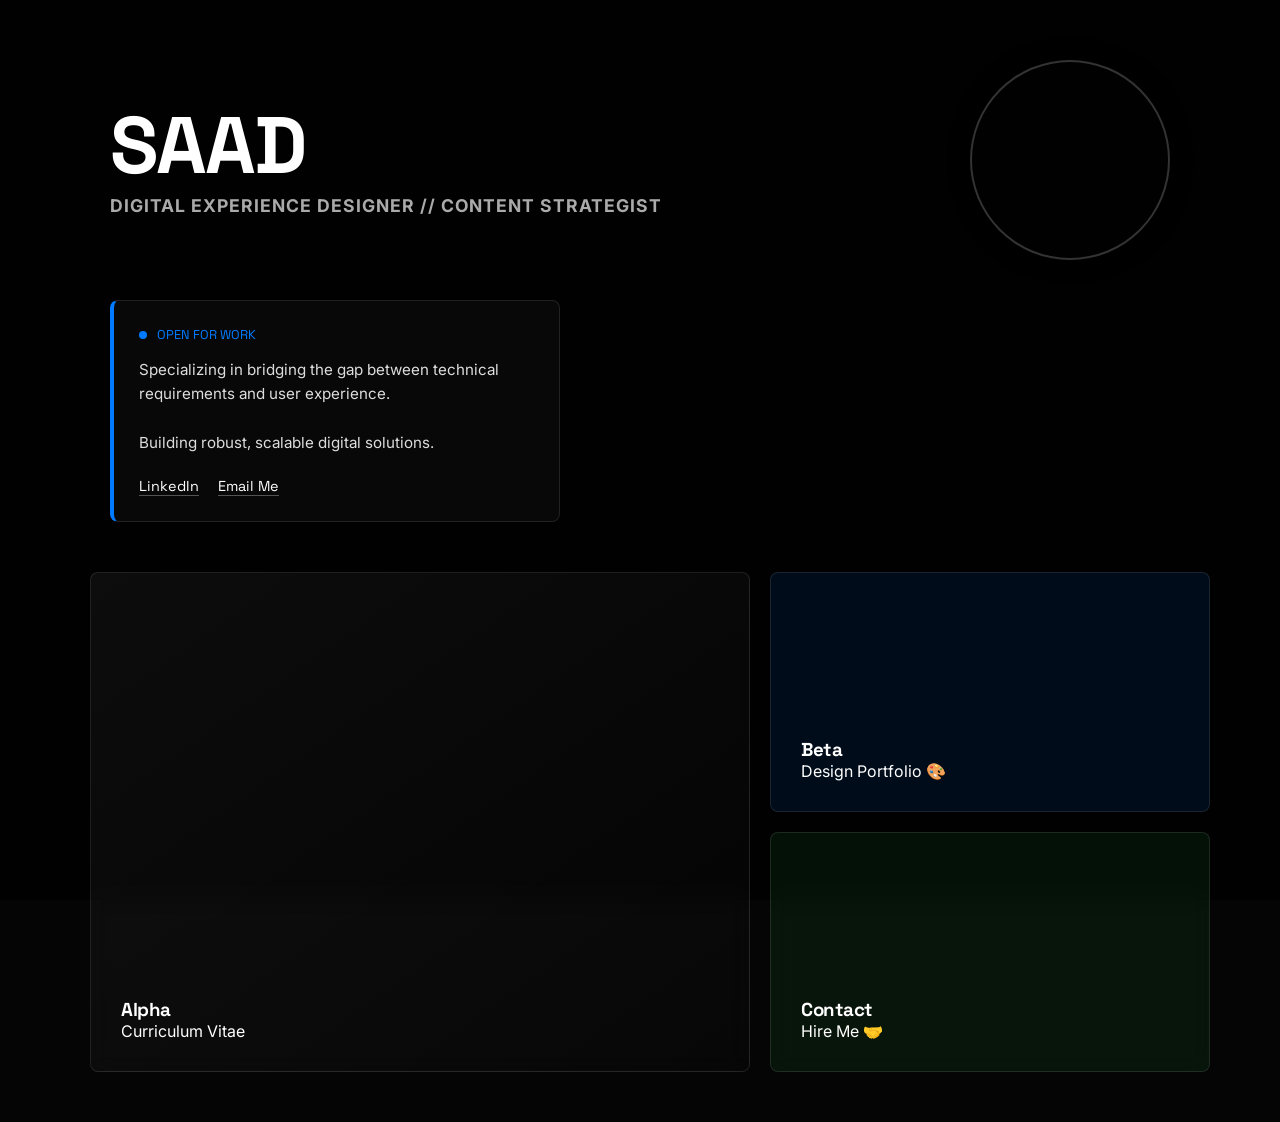
==== commit 2339bfba: "cleansed" ====
--- a/index.html
+++ b/index.html
@@ -3,137 +3,86 @@
 <head>
     <meta charset="UTF-8">
     <meta name="viewport" content="width=device-width, initial-scale=1.0">
-    <title>Saad's Portfolio</title>
+    <title>Saad Malick | Digital Experience Designer</title>
     <link rel="stylesheet" href="css/style.css">
-</head>
+    </head>
 <body>
 
     <video id="bg-video" autoplay muted loop playsinline>
         <source src="assets/videosbg/clear.mp4" type="video/mp4">
     </video>
-    <div class="video-overlay"></div> <div class="main-wrapper">
-<header class="hero-section">
-    
-    <div class="title-block">
-        <h1 class="glitch-text" data-text="SAAD">SAAD</h1>
-        <h2 class="role-text">Calculated Chaos // Creative Lead</h2>
-    </div>
-<div class="funk-portrait-container">
-    <div class="glitch-wrapper">
-        <video class="intro-video" muted loop playsinline id="introVid">
-            <source src="assets/videosbg/clear.mp4" type="video/mp4"> </video>
-        
-        <div class="static-image" style="background-image: url('assets/Images/Other-Images/notionpfp.jpg');"></div>
-    </div>
-</div>
+    <div class="video-overlay"></div> 
 
-<script>
-    // Simple script to play video on hover
-    const portrait = document.querySelector('.funk-portrait-container');
-    const introVid = document.getElementById('introVid');
+    <div class="main-wrapper">
 
-    portrait.addEventListener('mouseenter', () => introVid.play());
-    portrait.addEventListener('mouseleave', () => introVid.pause());
-</script>
-    <div class="about-dossier protected-text">
-        <div class="dossier-header">
-            <span class="status-dot"></span>
-            <span class="status-text">OPEN FOR WORK</span>
-        </div>
-        <p>
-            I don't just write code; I orchestrate digital experiences. 
-            Blending technical precision with narrative depth. 
-            <br><br>
-            Currently rewriting the rules of engagement.
-        </p>
-        
-        <div class="dossier-links">
-            <a href="https://www.linkedin.com/in/saad-malick-43734b263/" target="_blank">LinkedIn_Protocol</a>
-            <a href="mailto: saadmalick51@gmail.com">Encrypted_Comms</a>
-        </div>
-    </div>
+        <header class="hero-section">
+            
+            <div class="title-block">
+                <h1 class="glitch-text" data-text="SAAD">SAAD</h1>
+                <h2 class="role-text">Digital Experience Designer // Content Strategist</h2>
+            </div>
 
-</header>
-       <div class="bento-container">
-    
-    <a href="projects/alpha.html" class="bento-item item-1">
-        <div class="content">
-            <h3>Alpha</h3>
-            <p>The Professional Dossier (CV)</p>
-        </div>
-    </a>
+            <div class="pro-portrait" style="background-image: url('assets/images/Other-Images/notionpfp.jpg');"></div>
 
-    <a href="projects/beta.html" class="bento-item item-2">
-        <div class="content">
-            <h3>Beta</h3>
-            <p>Figma Prototypes 🎨</p>
-        </div>
-    </a>
+            <div class="about-dossier protected-text">
+                <div class="dossier-header">
+                    <span class="status-dot"></span>
+                    <span class="status-text">OPEN FOR WORK</span>
+                </div>
+                <p>
+                    Specializing in bridging the gap between technical requirements and user experience.
+                    <br><br>
+                    Building robust, scalable digital solutions.
+                </p>
+                
+                <div class="dossier-links">
+                    <a href="https://www.linkedin.com/in/saad-malick-43734b263/" target="_blank">LinkedIn</a>
+                    <a href="mailto:saadmalick51@gmail.com">Email Me</a>
+                </div>
+            </div>
 
-    <a href="projects/comedy.html" class="bento-item item-5">
-        <div class="content">
-            <h3>Live Set</h3>
-            <p>Standup Comedy 🎙️</p>
-        </div>
-    </a>
+        </header>
 
-    <a href="projects/gamma.html" class="bento-item item-3">
-        <div class="content">
-            <h3>Gamma</h3>
-            <p>Wattpad Stories 📖</p>
-        </div>
-    </a>
-
-    <a href="projects/delta.html" class="bento-item item-4">
-        <div class="content">
-            <h3>Delta</h3>
-            <p>Thread Quotes ✒️</p>
-        </div>
-    </a>
-
-</div>
-        <section class="writing-section">
-            <h2 style="color: white; margin-bottom: 20px;">My Written Pieces</h2>
+        <div class="bento-container">
             
-            <a href="sq/Stories/Wattpad/Benaam.html" class="story-card protected-text">
-                <div class="story-content">
-                    <h3>The Silent Echo</h3>
-                    <p>The rain didn't just fall; it whispered secrets to the pavement...</p>
+            <a href="projects/alpha.html" class="bento-item item-1">
+                <div class="content">
+                    <h3>Alpha</h3>
+                    <p>Curriculum Vitae</p>
                 </div>
-                <div class="read-more">Read Piece →</div>
             </a>
 
-            <a href="sq/Quotes/NHIE.html" class="story-card protected-text">
-                <div class="story-content">
-                    <h3>Midnight in Lucknow</h3>
-                    <p>The shadows stretched longer than the minarets...</p>
+            <a href="projects/beta.html" class="bento-item item-2">
+                <div class="content">
+                    <h3>Beta</h3>
+                    <p>Design Portfolio 🎨</p>
                 </div>
-                <div class="read-more">Read Piece →</div>
             </a>
-        </section>
 
-    </div>
+            <a href="mailto:saadmalick51@gmail.com" class="bento-item item-3">
+                <div class="content">
+                    <h3>Contact</h3>
+                    <p>Hire Me 🤝</p>
+                </div>
+            </a>
+
+        </div> 
+        </div>
 
     <script>
-        // List your video files here
         const videos = [
-            "assets/videos/clear.mp4",
-            "assets/videos/video2.mp4", // Add your second video here
-            "assets/videos/video3.mp4"  // Add your third video here
+            "assets/videosbg/clear.mp4",
+            // Add other professional background videos here if you have them
         ];
 
         let currentVideo = 0;
         const videoElement = document.getElementById('bg-video');
 
-        // When one video ends, play the next one
         videoElement.addEventListener('ended', () => {
-            currentVideo = (currentVideo + 1) % videos.length; // Loop back to start
+            currentVideo = (currentVideo + 1) % videos.length; 
             videoElement.src = videos[currentVideo];
             videoElement.play();
         });
-        
-        // Note: Since 'loop' is on in HTML, it will loop the SAME video. 
-        // If you want to cycle different videos, remove the 'loop' attribute in HTML above.
     </script>
 
 </body>
--- a/css/style.css
+++ b/css/style.css
@@ -1,5 +1,6 @@
 @import url('https://fonts.googleapis.com/css2?family=Inter:wght@400;600&family=Space+Grotesk:wght@500;700&display=swap');
-/* Reset default browser spacing */
+
+/* --- 1. RESET & BASE --- */
 * {
     margin: 0;
     padding: 0;
@@ -7,120 +8,92 @@
 }
 
 body {
-    background-color: #050505; /* Dark mode base */
+    background-color: #050505; /* Deep Professional Black */
     color: #ffffff;
-    font-family: 'Inter' , sans-serif;
-}
+    font-family: 'Inter', sans-serif;
+}
+
 h1, h2, h3 {
-    font-family: 'Space Grotesk', sans-serif; /* Bold headers */
-    letter-spacing: -0.5px; /* Tighter letters look more professional */
-}
-
-/* --- THE FUNK PORTRAIT --- */
-.funk-portrait-container {
-    position: relative;
-    width: 250px;
-    height: 300px;
-    margin: 0 30px; /* Space between title and bio */
-    
-    /* THE GUESS: A jagged, aggressive shard shape */
-    clip-path: polygon(10% 0, 100% 0, 90% 85%, 0% 100%);
-    
-    background: #000;
-    transition: transform 0.3s ease;
-    cursor: pointer;
-}
-
-.funk-portrait-container:hover {
-    transform: scale(1.05) rotate(2deg); /* Tilted pop */
-}
-
-.glitch-wrapper {
-    position: relative;
+    font-family: 'Space Grotesk', sans-serif;
+    letter-spacing: -0.5px;
+}
+
+/* --- 2. VIDEO BACKGROUND (Optional for Pro) --- */
+#bg-video {
+    position: fixed;
+    right: 0;
+    bottom: 0;
+    min-width: 100%;
+    min-height: 100%;
+    z-index: -2;
+    object-fit: cover;
+    opacity: 0.4; /* Dimmed more for readability */
+}
+
+.video-overlay {
+    position: fixed;
+    top: 0;
+    left: 0;
     width: 100%;
     height: 100%;
-    overflow: hidden;
-}
-
-.intro-video {
-    width: 100%;
-    height: 100%;
-    object-fit: cover;
-    position: absolute;
-    top: 0;
-    left: 0;
-    z-index: 1; /* Behind image */
-    filter: contrast(1.2) saturate(0); /* Black & white video feels cooler */
-}
-
-.static-image {
-    width: 100%;
-    height: 100%;
-    position: absolute;
-    top: 0;
-    left: 0;
-    background-size: cover;
-    background-position: center;
-    z-index: 2; /* On top */
-    
-    /* The Reveal Animation */
-    transition: opacity 0.4s ease-in-out;
-}
-
-/* Hover Effect: Image vanishes to reveal video */
-.funk-portrait-container:hover .static-image {
-    opacity: 0; 
-}
-
-/* --- HERO SECTION LAYOUT --- */
+    background: rgba(0, 0, 0, 0.7); /* Darker overlay for corporate feel */
+    z-index: -1;
+}
+
+/* --- 3. HERO SECTION (Cleaned Up) --- */
 .hero-section {
     max-width: 1100px;
-    margin: 80px auto 40px auto; /* Spacing from top */
+    margin: 60px auto 40px auto;
     padding: 0 20px;
     display: flex;
-    justify-content: space-between; /* Pushes Title left, Bio right */
-    align-items: flex-end; /* Aligns them at the bottom */
-    flex-wrap: wrap; /* Wraps on mobile */
+    justify-content: space-between;
+    align-items: center; /* Centered alignment */
+    flex-wrap: wrap;
     gap: 40px;
 }
 
-/* --- THE TITLE (Massive) --- */
+/* The Title - Standardized */
 .title-block h1 {
     font-family: 'Space Grotesk', sans-serif;
-    font-size: 8rem; /* HUGE text */
-    line-height: 0.9;
+    font-size: 5rem; /* Reduced from 8rem for modesty */
+    line-height: 1;
     font-weight: 700;
     color: white;
     text-transform: uppercase;
-    letter-spacing: -5px;
-    margin: 0;
-    
-    /* The "Glitch" Shadow effect */
-    text-shadow: 4px 4px 0px rgba(0, 100, 255, 0.4); 
+    letter-spacing: -2px;
+    margin-bottom: 10px;
 }
 
 .role-text {
     font-family: 'Inter', sans-serif;
-    font-size: 1.2rem;
-    letter-spacing: 2px;
-    color: #ccc;
+    font-size: 1.1rem;
+    letter-spacing: 1px;
+    color: #aaa;
     text-transform: uppercase;
-    margin-top: 10px;
-}
-
-/* --- THE ABOUT DOSSIER (LinkedIn but Cool) --- */
+}
+
+/* New "Safe" Portrait (Replaces Funk Portrait) */
+.pro-portrait {
+    width: 200px;
+    height: 200px;
+    border-radius: 50%; /* Clean circle */
+    background-size: cover;
+    background-position: center;
+    border: 2px solid rgba(255, 255, 255, 0.2);
+    box-shadow: 0 0 20px rgba(0, 0, 0, 0.5);
+}
+
+/* The Bio Dossier - Simplified */
 .about-dossier {
-    flex: 1; /* Takes available space */
-    min-width: 300px; /* Won't get too squished */
+    flex: 1;
+    min-width: 300px;
     max-width: 450px;
-    
-    /* Glass Effect */
-    background: rgba(255, 255, 255, 0.05);
-    backdrop-filter: blur(15px);
+    background: rgba(255, 255, 255, 0.03);
+    backdrop-filter: blur(10px);
     border: 1px solid rgba(255, 255, 255, 0.1);
-    border-left: 4px solid #ffffff; /* Stark white accent */
+    border-left: 4px solid #007bff; /* Corporate Blue Accent */
     padding: 25px;
-    border-radius: 4px; /* Sharper corners for a "technical" feel */
+    border-radius: 8px;
 }
 
 .dossier-header {
@@ -130,269 +103,123 @@
     margin-bottom: 15px;
     font-size: 0.8rem;
     font-family: 'Space Grotesk', sans-serif;
-    color: #00ff66; /* Matrix Green for status */
+    color: #007bff;
 }
 
 .status-dot {
     width: 8px;
     height: 8px;
-    background-color: #00ff66;
+    background-color: #007bff; /* Blue dot */
     border-radius: 50%;
-    box-shadow: 0 0 10px #00ff66; /* Glowing dot */
 }
 
 .about-dossier p {
     font-size: 0.95rem;
     line-height: 1.6;
-    color: #e0e0e0;
+    color: #ddd;
     margin-bottom: 20px;
 }
 
-/* Links that look like terminal commands */
 .dossier-links a {
     display: inline-block;
     margin-right: 15px;
     font-family: 'Space Grotesk', sans-serif;
     font-size: 0.9rem;
-    color: #ffadad; /* Uses your Alpha Red */
+    color: white;
     text-decoration: none;
-    border-bottom: 1px solid transparent;
-    transition: all 0.3s ease;
-}
-
-.dossier-links a:hover {
-    border-bottom: 1px solid #ffadad;
-    letter-spacing: 1px; /* Expands on hover */
-}
-
-/* --- MOBILE TWEAK --- */
-@media (max-width: 768px) {
-    .hero-section {
-        flex-direction: column; /* Stack them on phone */
-        align-items: flex-start;
-        margin-top: 40px;
-    }
-    .title-block h1 {
-        font-size: 5rem; /* Smaller on phone */
-    }
-}
-
-/* The Grid Container - UPDATED */
+    border-bottom: 1px solid rgba(255,255,255,0.3);
+}
+
+/* --- 4. THE PRO GRID (3 Items Only) --- */
 .bento-container {
     display: grid;
-    /* 1. Squeeze it: Restrict the width */
-    max-width: 1100px; 
-    width: 90%; /* Keeps it responsive on smaller screens */
+    max-width: 1100px;
+    width: 90%;
+    margin: 50px auto;
+    height: 500px; /* Compact height */
     
-    /* 2. Center it: Top/Bottom margin 50px, Left/Right auto */
-    margin: 50px auto; 
-    
-    /* 3. Adjust Height: auto lets it grow if content grows, or stick to fixed */
-    height: 600px; /* Fixed height keeps the bento look clean */
-    
-    grid-template-columns: 50% 20% 30%;
+    /* THE SPLIT: 60% Left | 40% Right */
+    grid-template-columns: 60% 40%;
     grid-template-rows: 1fr 1fr;
-    gap: 15px; /* Increased gap looks better when centered */
-}
-
-/* UPDATED: Glass Base Style for All Items */
-
+    gap: 20px;
+}
+
+/* Base Item Style - Clean Glass */
 .bento-item {
     position: relative;
     display: block;
     overflow: hidden;
     text-decoration: none;
     color: white;
-    
-    /* THE NEW GLASS EFFECT */
-    background: rgba(255, 255, 255, 0.05); /* Extremely clear glass */
-    backdrop-filter: blur(8px); /* Blurs the video behind the box */
-    border: 1px solid rgba(255, 255, 255, 0.15); /* Thin frost border */
-    border-radius: 12px;
-    
-    /* Animation & Layout */
-    transition: all 0.4s cubic-bezier(0.175, 0.885, 0.32, 1.275);
-}
- 
-/* Departmental Colors (The "Calculated" part) */
-/* Item 1 (Alpha/Red) is handled by the video, so we leave it */
-
-/* UPDATED: Faint Tints (Letting the video show through) */
-
-/* Item 1 is handled by its own content or defaults to the clear glass above */
-
-.item-2 { 
-    background: rgba(0, 100, 255, 0.1); /* Faint Blue Tint */
-}
-
-.item-3 { 
-    background: rgba(0, 255, 100, 0.1); /* Faint Green Tint */
-}
-
-.item-4 { 
-    background: rgba(150, 0, 255, 0.1); /* Faint Purple Tint */
-}
-
-
-/* Hover and Click Effects */
-/* The Interaction */
+    background: rgba(255, 255, 255, 0.05);
+    backdrop-filter: blur(12px);
+    border: 1px solid rgba(255, 255, 255, 0.1);
+    border-radius: 8px; /* Slightly sharper corners */
+    transition: all 0.3s ease;
+}
+
+/* Hover Effect - Subtle Lift */
 .bento-item:hover {
-    transform: scale(1.02) translateY(-5px); /* Grows and floats up */
-    border-color: rgba(255, 255, 255, 0.4); /* Border gets brighter */
-    box-shadow: 0 10px 30px -10px rgba(0, 0, 0, 0.5); /* Adds a deep shadow */
-}
-
-/* Specific Glows on Hover */
-.item-2:hover { box-shadow: 0 10px 30px -10px rgba(0, 100, 255, 0.3); } /* Blue Glow */
-.item-3:hover { box-shadow: 0 10px 30px -10px rgba(0, 255, 100, 0.3); } /* Green Glow */
-.item-4:hover { box-shadow: 0 10px 30px -10px rgba(150, 0, 255, 0.3); } /* Purple Glow */
-/* --- UPDATED GRID POSITIONING (5 Items) --- */
-
-/* Item 1: Big Left (Unchanged) */
+    transform: translateY(-5px);
+    border-color: rgba(255, 255, 255, 0.3);
+    box-shadow: 0 10px 30px rgba(0,0,0,0.5);
+}
+
+/* --- GRID POSITIONS --- */
+
+/* Item 1: Alpha (Resume) - Takes entire left side */
 .item-1 { 
     grid-column: 1; 
     grid-row: 1 / span 2; 
-}
-
-/* Item 2: Top Middle (Figma) */
+    background: linear-gradient(145deg, rgba(255,255,255,0.05), rgba(255,255,255,0.01));
+}
+
+/* Item 2: Beta (Portfolio) - Top Right */
 .item-2 { 
     grid-column: 2; 
-    grid-row: 1; /* Now only takes top half */
-    background: rgba(0, 100, 255, 0.1); /* Blue tint */
-}
-
-/* Item 5: Bottom Middle (Comedy) - NEW */
-.item-5 { 
+    grid-row: 1; 
+    background: rgba(0, 123, 255, 0.1); /* Subtle Blue */
+}
+
+/* Item 3: Contact - Bottom Right (Replaces Comedy/Wattpad) */
+.item-3 { 
     grid-column: 2; 
-    grid-row: 2; /* Takes bottom half */
-    background: rgba(255, 0, 50, 0.1); /* Red tint for the mic */
-}
-
-/* Item 3: Top Right (Wattpad) */
-.item-3 { 
-    grid-column: 3; 
-    grid-row: 1; 
-    background: rgba(255, 165, 0, 0.1); /* Orange tint */
-}
-
-/* Item 4: Bottom Right (Threads) */
-.item-4 { 
-    grid-column: 3; 
     grid-row: 2; 
-    background: rgba(0, 0, 0, 0.3); /* Dark tint */
-}
-
-/* Add Hover Glow for Item 5 */
-.item-5:hover { box-shadow: 0 10px 30px -10px rgba(255, 0, 50, 0.4); }
-/* Video Background Magic */
-/* --- FULL PAGE VIDEO BACKGROUND --- */
-#bg-video {
-    position: fixed; /* Sticks to the screen */
-    right: 0;
-    bottom: 0;
-    min-width: 100%;
-    min-height: 100%;
-    z-index: -2; /* Puts it way back */
-    object-fit: cover; /* Ensures no black bars */
-}
-
-/* Optional: Dark Overlay so text is readable on bright videos */
-.video-overlay {
-    position: fixed;
-    top: 0;
-    left: 0;
-    width: 100%;
-    height: 100%;
-    background: rgba(0, 0, 0, 0.6); /* Adjust 0.6 to make it darker/lighter */
-    z-index: -1;
-}
-
-/* --- TRANSPARENT BENTO ITEMS --- */
-/* We update this so the video shines through the boxes */
-
-
-/* Content Positioning */
+    background: rgba(40, 167, 69, 0.1); /* Subtle Green */
+}
+
+/* Content Inside Boxes */
 .content {
     position: relative;
-    z-index: 2; /* Sits on top of video */
-    padding: 20px;
+    z-index: 2;
+    padding: 30px;
     height: 100%;
     display: flex;
     flex-direction: column;
-    justify-content: flex-end; /* Pushes text to bottom */
-}
-
-
-/* The "Glass Case" - Prevents Text Selection */
+    justify-content: flex-end;
+}
+
+/* --- 5. UTILITIES --- */
 .protected-text {
-    -webkit-user-select: none; /* Safari */
-    -moz-user-select: none; /* Firefox */
-    -ms-user-select: none; /* IE10+/Edge */
-    user-select: none; /* Standard */
-    cursor: default; /* Keeps the mouse pointer from changing to a text bar */
-}
-/* Writer's Portfolio Styling */
-.writing-section {
-    max-width: 800px; /* Reading width should be narrower for comfort */
-    margin: 50px auto; /* Center it below the bento */
-    padding: 20px;
-    color: #eee;
-}
-/* --- Writer's Section Styling --- */
-
-.writing-section {
-    max-width: 1100px; /* Matches the bento grid width */
-    margin: 50px auto;
-    padding: 0 10px; /* Aligns with grid padding */
-}
-
-.story-card {
-    /* Layout */
-    display: flex;
-    justify-content: space-between; /* Pushes "Read More" to the right */
-    align-items: center;
-    margin-bottom: 15px;
-    padding: 25px;
-    
-    /* The "Writer's Glass" Look */
-    background: rgba(255, 255, 255, 0.03); /* Slightly darker than projects */
-    border: 1px solid rgba(255, 255, 255, 0.05);
-    border-radius: 12px;
-    backdrop-filter: blur(10px);
-    
-    /* Text Styles */
-    color: #ccc; /* Softer text for reading */
-    text-decoration: none;
-    
-    /* Animation setup */
-    transition: all 0.3s ease;
-    border-left: 4px solid #ffca3a; /* Gold Accent for Writing */
-}
-
-.story-card h3 {
-    color: white;
-    margin-bottom: 8px;
-    font-size: 1.2rem;
-}
-
-.read-more {
-    font-size: 0.9rem;
-    color: #ffca3a; /* Match the accent */
-    font-weight: 600;
-    opacity: 0; /* Hidden by default */
-    transform: translateX(-10px);
-    transition: all 0.3s ease;
-}
-
-/* --- The Hover Interaction --- */
-
-.story-card:hover {
-    background: linear-gradient(90deg, rgba(30, 30, 30, 0.9), rgba(255, 202, 58, 0.05));
-    transform: translateX(5px); /* Slides slightly to the right */
-    border-color: rgba(255, 202, 58, 0.3);
-}
-
-.story-card:hover .read-more {
-    opacity: 1; /* Show the arrow */
-    transform: translateX(0); /* Slide it into place */
+    user-select: none;
+    cursor: default;
+}
+
+/* Mobile Adjustments */
+@media (max-width: 768px) {
+    .hero-section {
+        flex-direction: column;
+        align-items: flex-start;
+    }
+    .title-block h1 {
+        font-size: 3.5rem;
+    }
+    .bento-container {
+        display: flex;
+        flex-direction: column; /* Stack items */
+        height: auto;
+    }
+    .bento-item {
+        min-height: 200px;
+    }
 }
